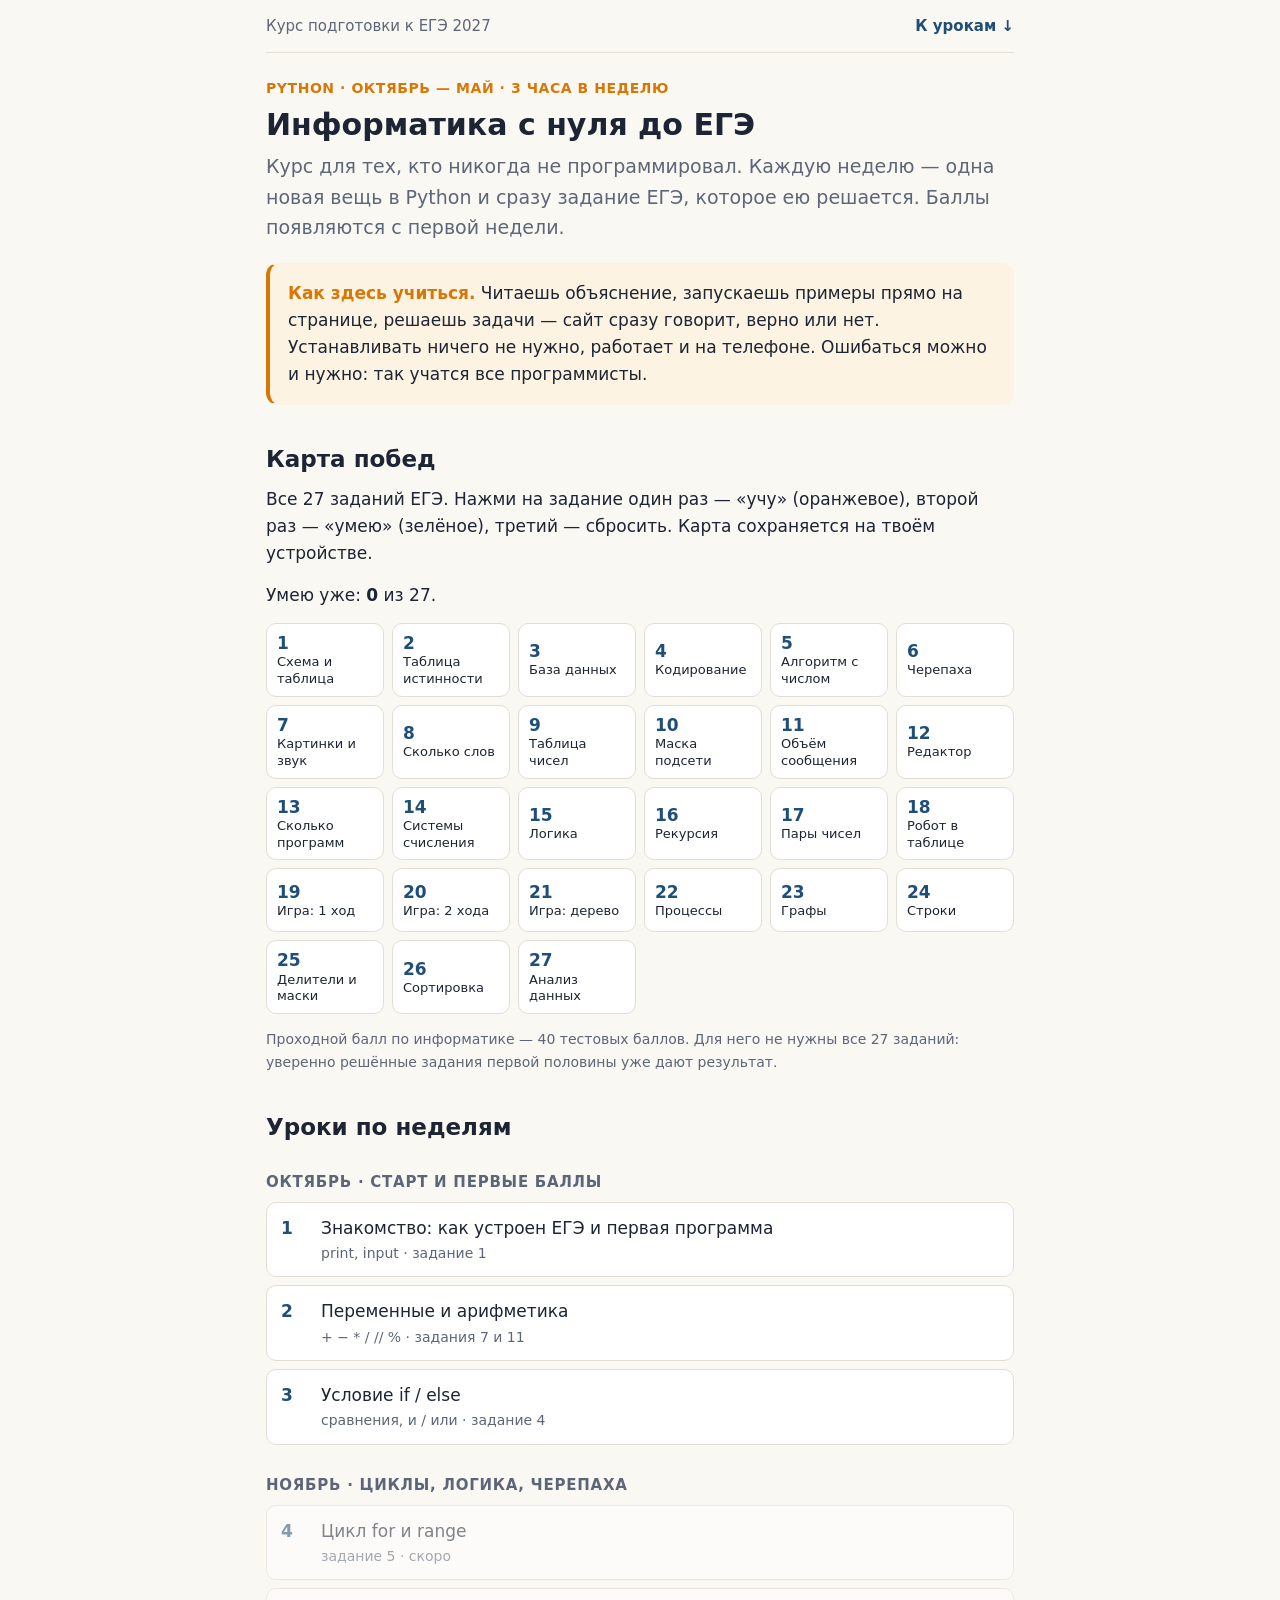
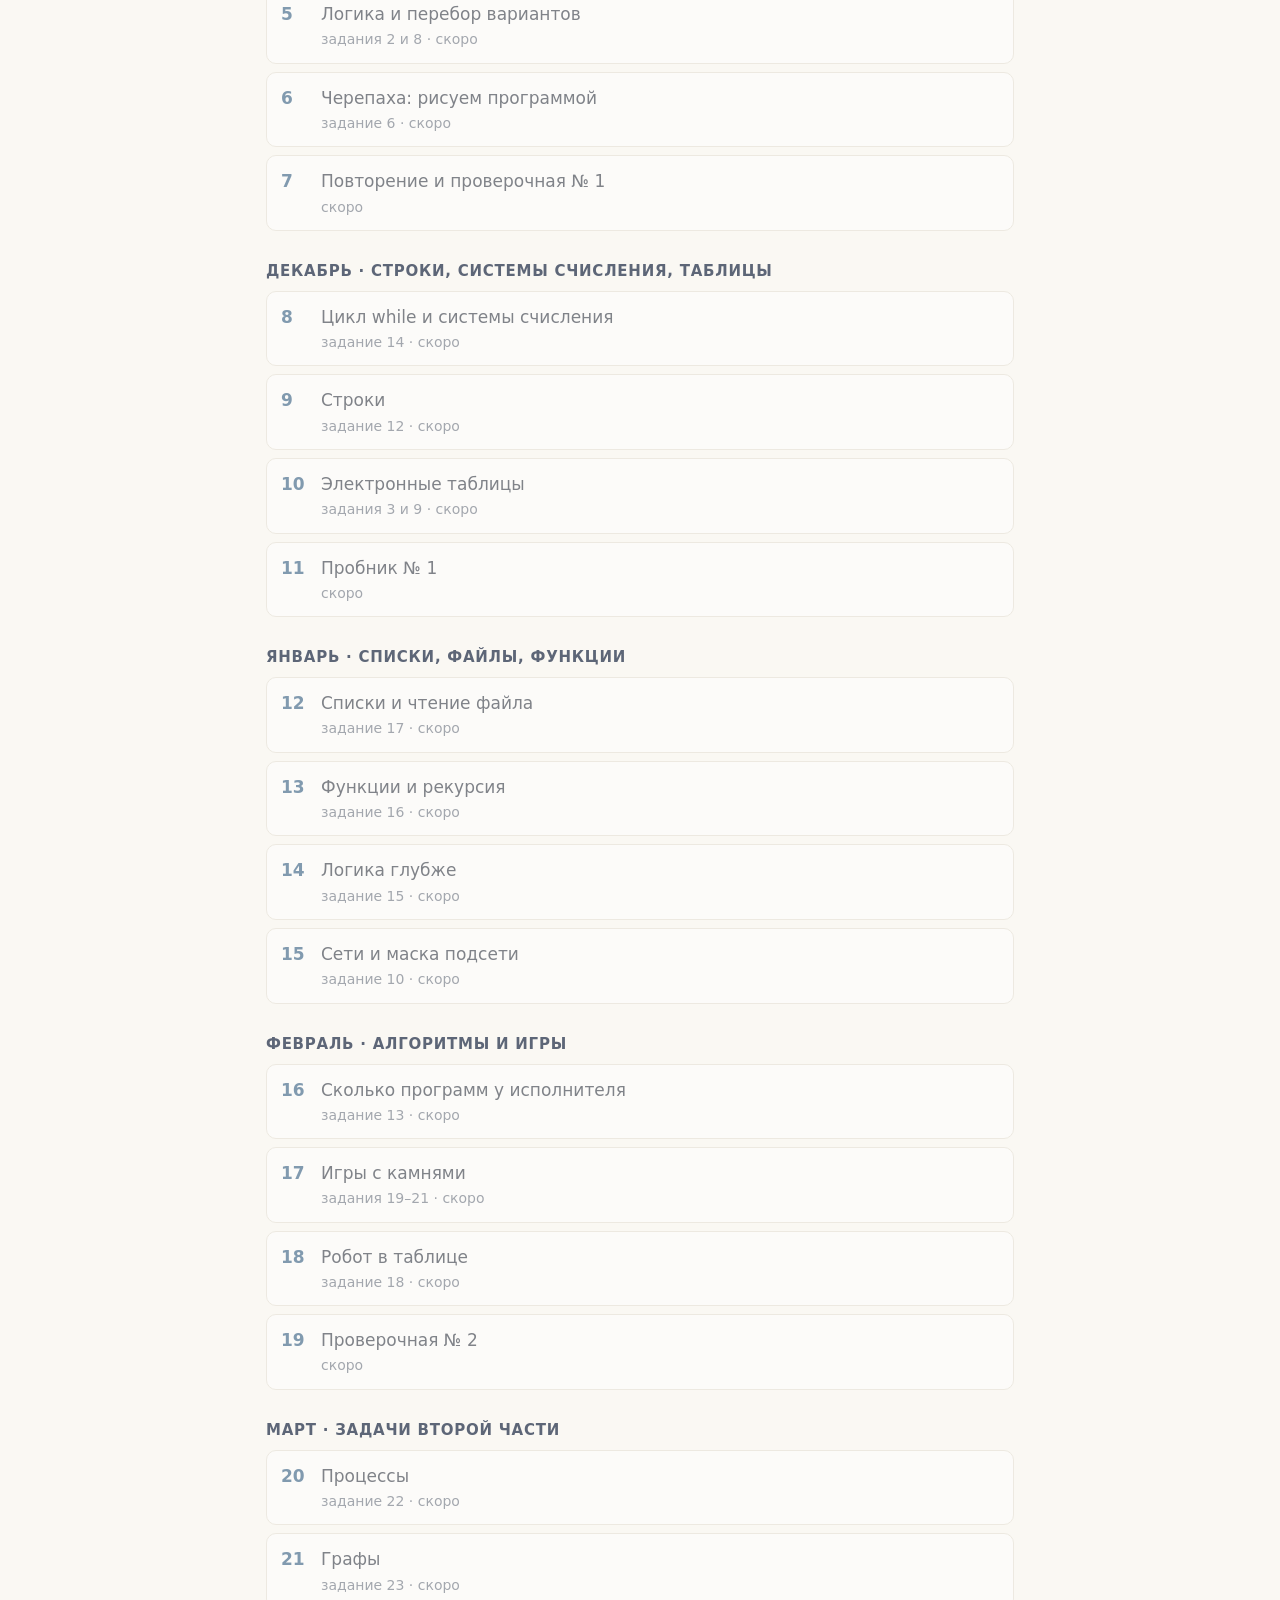
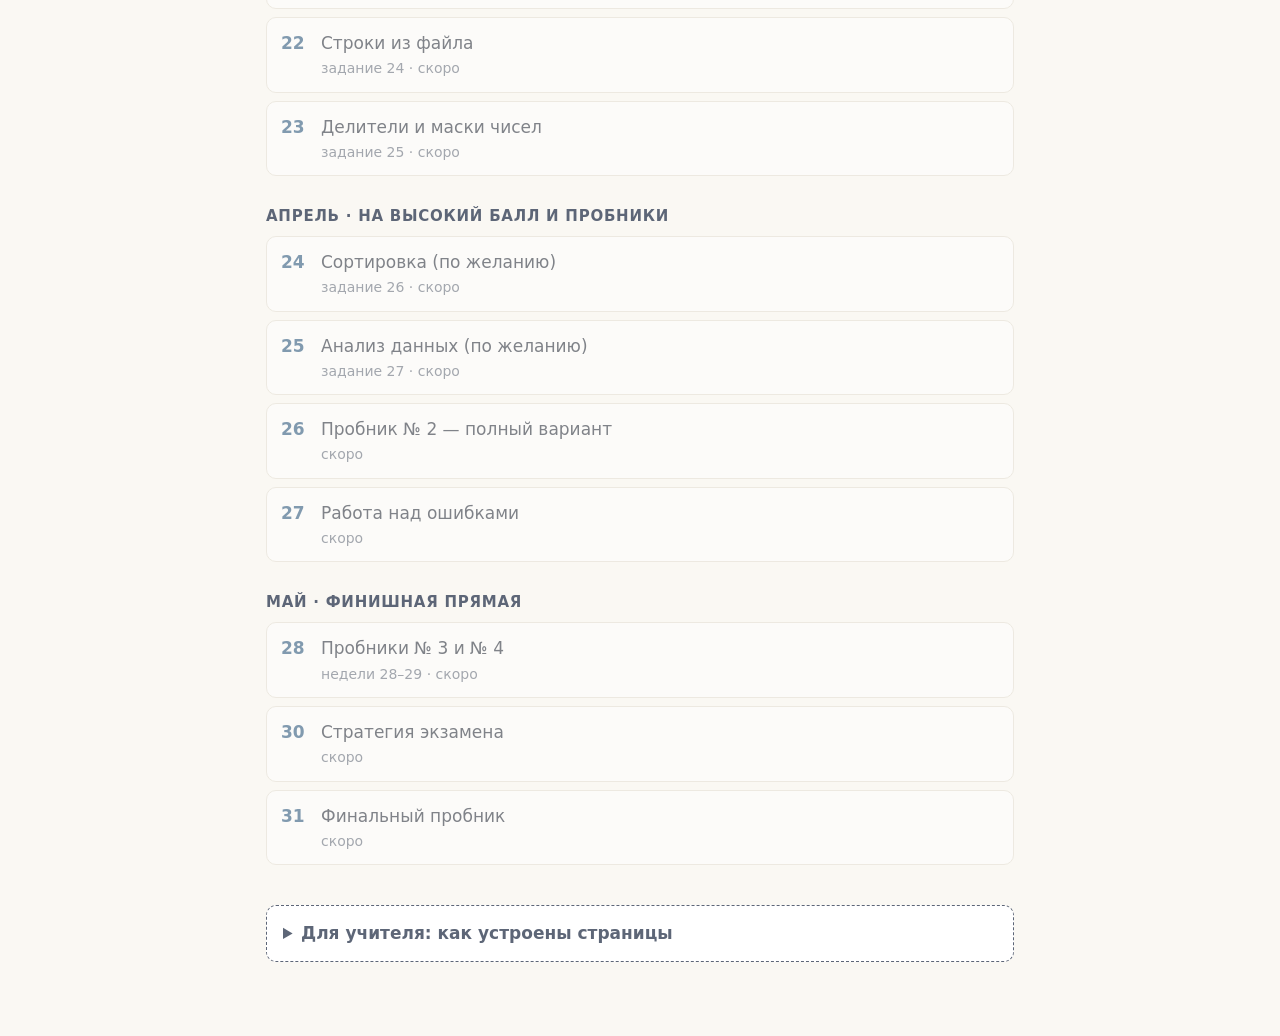
==== index.html @ 1b31abdb "Курс «Информатика с нуля до ЕГЭ»: главная и недели 1–3 Co-Authored-By: Claude Opus 5.5 <noreply@anth" ====
<!doctype html>
<html lang="ru">
<head>
<meta charset="utf-8">
<meta name="viewport" content="width=device-width, initial-scale=1">
<title>Информатика с нуля до ЕГЭ</title>
<meta name="description" content="Курс подготовки к ЕГЭ по информатике с нуля: Python, задания ЕГЭ, задачи с проверкой.">
<link rel="stylesheet" href="style.css">
<link rel="icon" href="data:image/svg+xml,%3Csvg xmlns=%22http://www.w3.org/2000/svg%22 viewBox=%220 0 100 100%22%3E%3Ctext y=%22.9em%22 font-size=%2290%22%3E🐍%3C/text%3E%3C/svg%3E">
</head>
<body>
<div class="wrap">

<div class="top"><span class="where">Курс подготовки к ЕГЭ 2027</span><a href="#weeks">К урокам ↓</a></div>

<div class="kicker">Python · октябрь — май · 3 часа в неделю</div>
<h1>Информатика с нуля до ЕГЭ</h1>
<p class="lead">Курс для тех, кто никогда не программировал. Каждую неделю — одна новая вещь в Python и сразу задание ЕГЭ, которое ею решается. Баллы появляются с первой недели.</p>

<div class="box why">
  <b>Как здесь учиться.</b> Читаешь объяснение, запускаешь примеры прямо на странице, решаешь задачи — сайт сразу говорит, верно или нет. Устанавливать ничего не нужно, работает и на телефоне. Ошибаться можно и нужно: так учатся все программисты.
</div>

<h2>Карта побед</h2>
<p>Все 27 заданий ЕГЭ. Нажми на задание один раз — «учу» (оранжевое), второй раз — «умею» (зелёное), третий — сбросить. Карта сохраняется на твоём устройстве.</p>
<p>Умею уже: <span class="score">0</span> из 27.</p>
<div class="map" data-tasks='[[1,"Схема и таблица"],[2,"Таблица истинности"],[3,"База данных"],[4,"Кодирование"],[5,"Алгоритм с числом"],[6,"Черепаха"],[7,"Картинки и звук"],[8,"Сколько слов"],[9,"Таблица чисел"],[10,"Маска подсети"],[11,"Объём сообщения"],[12,"Редактор"],[13,"Сколько программ"],[14,"Системы счисления"],[15,"Логика"],[16,"Рекурсия"],[17,"Пары чисел"],[18,"Робот в таблице"],[19,"Игра: 1 ход"],[20,"Игра: 2 хода"],[21,"Игра: дерево"],[22,"Процессы"],[23,"Графы"],[24,"Строки"],[25,"Делители и маски"],[26,"Сортировка"],[27,"Анализ данных"]]'></div>
<p class="legend">Проходной балл по информатике — 40 тестовых баллов. Для него не нужны все 27 заданий: уверенно решённые задания первой половины уже дают результат.</p>

<h2 id="weeks">Уроки по неделям</h2>

<div class="month"><h3>Октябрь · старт и первые баллы</h3>
<ul class="weeks">
  <li><a href="week-01.html"><span class="n">1</span><span>Знакомство: как устроен ЕГЭ и первая программа<small>print, input · задание 1</small></span></a></li>
  <li><a href="week-02.html"><span class="n">2</span><span>Переменные и арифметика<small>+ − * / // % · задания 7 и 11</small></span></a></li>
  <li><a href="week-03.html"><span class="n">3</span><span>Условие if / else<small>сравнения, и / или · задание 4</small></span></a></li>
</ul></div>

<div class="month"><h3>Ноябрь · циклы, логика, Черепаха</h3>
<ul class="weeks">
  <li><span class="soon"><span class="n">4</span><span>Цикл for и range<small>задание 5 · скоро</small></span></span></li>
  <li><span class="soon"><span class="n">5</span><span>Логика и перебор вариантов<small>задания 2 и 8 · скоро</small></span></span></li>
  <li><span class="soon"><span class="n">6</span><span>Черепаха: рисуем программой<small>задание 6 · скоро</small></span></span></li>
  <li><span class="soon"><span class="n">7</span><span>Повторение и проверочная № 1<small>скоро</small></span></span></li>
</ul></div>

<div class="month"><h3>Декабрь · строки, системы счисления, таблицы</h3>
<ul class="weeks">
  <li><span class="soon"><span class="n">8</span><span>Цикл while и системы счисления<small>задание 14 · скоро</small></span></span></li>
  <li><span class="soon"><span class="n">9</span><span>Строки<small>задание 12 · скоро</small></span></span></li>
  <li><span class="soon"><span class="n">10</span><span>Электронные таблицы<small>задания 3 и 9 · скоро</small></span></span></li>
  <li><span class="soon"><span class="n">11</span><span>Пробник № 1<small>скоро</small></span></span></li>
</ul></div>

<div class="month"><h3>Январь · списки, файлы, функции</h3>
<ul class="weeks">
  <li><span class="soon"><span class="n">12</span><span>Списки и чтение файла<small>задание 17 · скоро</small></span></span></li>
  <li><span class="soon"><span class="n">13</span><span>Функции и рекурсия<small>задание 16 · скоро</small></span></span></li>
  <li><span class="soon"><span class="n">14</span><span>Логика глубже<small>задание 15 · скоро</small></span></span></li>
  <li><span class="soon"><span class="n">15</span><span>Сети и маска подсети<small>задание 10 · скоро</small></span></span></li>
</ul></div>

<div class="month"><h3>Февраль · алгоритмы и игры</h3>
<ul class="weeks">
  <li><span class="soon"><span class="n">16</span><span>Сколько программ у исполнителя<small>задание 13 · скоро</small></span></span></li>
  <li><span class="soon"><span class="n">17</span><span>Игры с камнями<small>задания 19–21 · скоро</small></span></span></li>
  <li><span class="soon"><span class="n">18</span><span>Робот в таблице<small>задание 18 · скоро</small></span></span></li>
  <li><span class="soon"><span class="n">19</span><span>Проверочная № 2<small>скоро</small></span></span></li>
</ul></div>

<div class="month"><h3>Март · задачи второй части</h3>
<ul class="weeks">
  <li><span class="soon"><span class="n">20</span><span>Процессы<small>задание 22 · скоро</small></span></span></li>
  <li><span class="soon"><span class="n">21</span><span>Графы<small>задание 23 · скоро</small></span></span></li>
  <li><span class="soon"><span class="n">22</span><span>Строки из файла<small>задание 24 · скоро</small></span></span></li>
  <li><span class="soon"><span class="n">23</span><span>Делители и маски чисел<small>задание 25 · скоро</small></span></span></li>
</ul></div>

<div class="month"><h3>Апрель · на высокий балл и пробники</h3>
<ul class="weeks">
  <li><span class="soon"><span class="n">24</span><span>Сортировка (по желанию)<small>задание 26 · скоро</small></span></span></li>
  <li><span class="soon"><span class="n">25</span><span>Анализ данных (по желанию)<small>задание 27 · скоро</small></span></span></li>
  <li><span class="soon"><span class="n">26</span><span>Пробник № 2 — полный вариант<small>скоро</small></span></span></li>
  <li><span class="soon"><span class="n">27</span><span>Работа над ошибками<small>скоро</small></span></span></li>
</ul></div>

<div class="month"><h3>Май · финишная прямая</h3>
<ul class="weeks">
  <li><span class="soon"><span class="n">28</span><span>Пробники № 3 и № 4<small>недели 28–29 · скоро</small></span></span></li>
  <li><span class="soon"><span class="n">30</span><span>Стратегия экзамена<small>скоро</small></span></span></li>
  <li><span class="soon"><span class="n">31</span><span>Финальный пробник<small>скоро</small></span></span></li>
</ul></div>

<details class="teacher">
  <summary>Для учителя: как устроены страницы</summary>
  <p>Каждая неделя — одна страница на 3 занятия. Порядок на странице: зачем это нужно → объяснение → примеры, которые можно запустить → разбор по шагам → задачи с проверкой → задание ЕГЭ недели → домашнее задание.</p>
  <p>Задачи с кнопкой «Проверить» запускают программу ученика на нескольких скрытых примерах. Задачи с полем «Ответ» проверяют только число, как на экзамене.</p>
  <p>Код и решённые задачи сохраняются в браузере ученика. Если он откроет сайт на другом устройстве, там будет чисто.</p>
  <p>Python на сайте нужен для тренировки дома и с телефона. На уроках лучше работать в обычном Python на компьютере (IDLE или Thonny), чтобы к экзамену привыкнуть к настоящей среде.</p>
  <p>Курс сверен с проектом демоверсии ФИПИ 2027. Окончательная демоверсия ожидается в ноябре 2026 года.</p>
</details>

</div>
<script src="course.js"></script>
</body>
</html>
---- style.css ----
:root {
  --bg: #faf8f3;
  --card: #ffffff;
  --text: #1d2433;
  --muted: #5d6677;
  --line: #e3ded3;
  --accent: #1f4e79;
  --accent-soft: #e5eef7;
  --warm: #d97706;
  --warm-soft: #fdf3e2;
  --ok: #1e7f4f;
  --ok-soft: #e3f4ea;
  --bad: #b93a2c;
  --bad-soft: #fbe9e6;
  --code-bg: #f3f1ec;
  --radius: 12px;
}
@media (prefers-color-scheme: dark) {
  :root {
    --bg: #15181e;
    --card: #1d2129;
    --text: #e6e8ec;
    --muted: #a0a7b4;
    --line: #333946;
    --accent: #7fb2e5;
    --accent-soft: #1f2d3d;
    --warm: #f0a540;
    --warm-soft: #2e2618;
    --ok: #5cc28d;
    --ok-soft: #17301f;
    --bad: #f07d6e;
    --bad-soft: #3a1f1b;
    --code-bg: #12151a;
  }
}

* { box-sizing: border-box; }
html { -webkit-text-size-adjust: 100%; }
body {
  margin: 0;
  background: var(--bg);
  color: var(--text);
  font: 17px/1.6 system-ui, -apple-system, "Segoe UI", Roboto, Arial, sans-serif;
}
.wrap { max-width: 780px; margin: 0 auto; padding: 0 16px 64px; }

/* Шапка */
.top {
  display: flex; justify-content: space-between; align-items: center; gap: 12px;
  padding: 14px 0; border-bottom: 1px solid var(--line); margin-bottom: 24px; font-size: 15px;
}
.top a { color: var(--accent); text-decoration: none; font-weight: 600; }
.top .where { color: var(--muted); }

h1 { font-size: 30px; line-height: 1.2; margin: 8px 0 8px; }
h2 { font-size: 23px; margin: 40px 0 12px; line-height: 1.25; }
h3 { font-size: 19px; margin: 24px 0 8px; }
.lead { font-size: 19px; color: var(--muted); margin: 0 0 20px; }
.kicker { color: var(--warm); font-weight: 700; font-size: 14px; letter-spacing: .04em; text-transform: uppercase; }
a { color: var(--accent); }
p, ul, ol { margin: 0 0 14px; }
li { margin-bottom: 6px; }

/* Код */
code, pre, textarea.code {
  font-family: Consolas, "Cascadia Mono", "Courier New", monospace;
  font-size: 15px;
}
code { background: var(--code-bg); padding: 1px 5px; border-radius: 5px; }
pre {
  background: var(--code-bg); border: 1px solid var(--line); border-radius: 10px;
  padding: 12px 14px; overflow-x: auto; margin: 0 0 14px; line-height: 1.5;
}
pre code { background: none; padding: 0; }

/* Плашки */
.box {
  background: var(--card); border: 1px solid var(--line); border-radius: var(--radius);
  padding: 16px 18px; margin: 18px 0;
}
.why { background: var(--warm-soft); border-color: transparent; border-left: 4px solid var(--warm); }
.why b:first-child { color: var(--warm); }
.remember { background: var(--accent-soft); border-color: transparent; border-left: 4px solid var(--accent); }
.ege { border: 2px solid var(--accent); }
.ege > .tag {
  display: inline-block; background: var(--accent); color: var(--bg); font-weight: 700;
  font-size: 13px; padding: 2px 10px; border-radius: 20px; margin-bottom: 8px;
}

/* Таблицы */
.tbl { overflow-x: auto; margin: 0 0 14px; }
table { border-collapse: collapse; font-size: 15px; }
th, td { border: 1px solid var(--line); padding: 6px 10px; text-align: center; min-width: 38px; }
th { background: var(--accent-soft); }
td.x { background: var(--code-bg); }

/* Кнопки */
button {
  font: inherit; font-size: 15px; font-weight: 600; cursor: pointer;
  border: 0; border-radius: 9px; padding: 9px 16px;
  background: var(--accent); color: var(--bg);
}
button.ghost { background: transparent; color: var(--accent); border: 1.5px solid var(--accent); }
button:disabled { opacity: .55; cursor: default; }
button:focus-visible, input:focus-visible, textarea:focus-visible, summary:focus-visible {
  outline: 3px solid var(--warm); outline-offset: 2px;
}

/* Окно Python */
.py { background: var(--card); border: 1px solid var(--line); border-radius: var(--radius); margin: 16px 0; overflow: hidden; }
.py .task { padding: 14px 16px 4px; }
.py textarea.code {
  display: block; width: 100%; min-height: 110px; resize: vertical;
  border: 0; border-top: 1px solid var(--line); border-bottom: 1px solid var(--line);
  background: var(--code-bg); color: var(--text); padding: 12px 14px; line-height: 1.5; tab-size: 4;
}
.py .stdin-wrap { padding: 10px 16px 0; }
.py .stdin-wrap label { font-size: 14px; color: var(--muted); display: block; margin-bottom: 4px; }
.py textarea.stdin {
  width: 100%; min-height: 44px; resize: vertical; border: 1px solid var(--line); border-radius: 8px;
  background: var(--code-bg); color: var(--text); padding: 6px 10px; font-family: Consolas, monospace; font-size: 15px;
}
.py .bar { display: flex; flex-wrap: wrap; gap: 8px; padding: 12px 16px; align-items: center; }
.py .status { font-size: 14px; color: var(--muted); }
.py .out {
  margin: 0 16px 14px; white-space: pre-wrap; word-break: break-word; display: none;
  background: var(--code-bg); border-radius: 8px; padding: 10px 12px; font-family: Consolas, monospace; font-size: 15px;
}
.py .out.show { display: block; }
.py .out.err { background: var(--bad-soft); color: var(--bad); font-family: inherit; }
.py .out.good { background: var(--ok-soft); color: var(--ok); font-family: inherit; font-weight: 600; }
.py .out .label { font-family: inherit; font-size: 13px; color: var(--muted); display: block; margin-bottom: 4px; }

/* Проверка ответа */
.answer { background: var(--card); border: 1px solid var(--line); border-radius: var(--radius); padding: 14px 16px; margin: 14px 0; }
.answer .row { display: flex; gap: 8px; flex-wrap: wrap; margin-top: 8px; }
.answer input {
  font: inherit; width: 160px; padding: 8px 10px; border-radius: 8px;
  border: 1.5px solid var(--line); background: var(--bg); color: var(--text);
}
.verdict { font-weight: 600; margin-top: 8px; min-height: 1px; }
.verdict.ok { color: var(--ok); }
.verdict.no { color: var(--bad); }
.solved { border-color: var(--ok); }

/* Шаги */
.steps ol { padding-left: 22px; }
.steps li.hidden { display: none; }
.steps li { margin-bottom: 10px; }

/* Раскрывашки */
details { border-radius: 10px; margin: 10px 0; }
details > summary { cursor: pointer; font-weight: 600; color: var(--accent); padding: 4px 0; }
details.hint > div { padding: 6px 0 4px 14px; border-left: 3px solid var(--line); }
details.teacher {
  background: var(--card); border: 1px dashed var(--muted); padding: 10px 16px; margin-top: 40px;
}
details.teacher > summary { color: var(--muted); }

/* Копирование шаблона */
.tpl { position: relative; }
.tpl .copy { position: absolute; top: 8px; right: 8px; padding: 4px 10px; font-size: 13px; }

/* Главная: недели */
.month { margin-top: 28px; }
.month h3 { color: var(--muted); font-size: 15px; text-transform: uppercase; letter-spacing: .05em; margin-bottom: 8px; }
.weeks { list-style: none; padding: 0; margin: 0; display: grid; gap: 8px; }
.weeks li { margin: 0; }
.weeks a, .weeks .soon {
  display: flex; gap: 14px; align-items: baseline; padding: 12px 14px; border-radius: 10px;
  background: var(--card); border: 1px solid var(--line); text-decoration: none; color: var(--text);
}
.weeks a:hover { border-color: var(--accent); }
.weeks .n { font-weight: 700; color: var(--accent); min-width: 26px; }
.weeks .soon { opacity: .55; }
.weeks small { color: var(--muted); display: block; font-size: 14px; }

/* Карта побед */
.map { display: grid; grid-template-columns: repeat(auto-fill, minmax(118px, 1fr)); gap: 8px; margin: 14px 0; }
.map button {
  text-align: left; background: var(--card); color: var(--text); border: 1.5px solid var(--line);
  padding: 8px 10px; border-radius: 10px; font-weight: 400; font-size: 13px; line-height: 1.3; min-height: 64px;
}
.map button b { display: block; font-size: 17px; color: var(--accent); }
.map button.learn { border-color: var(--warm); background: var(--warm-soft); }
.map button.done { border-color: var(--ok); background: var(--ok-soft); }
.map button.done b::after { content: " ✓"; color: var(--ok); }
.legend { font-size: 14px; color: var(--muted); }
.score { font-weight: 700; }

/* Навигация внизу */
.pager { display: flex; justify-content: space-between; gap: 12px; margin-top: 40px; flex-wrap: wrap; }
.pager a {
  padding: 10px 14px; border-radius: 10px; border: 1px solid var(--line); background: var(--card);
  text-decoration: none; font-weight: 600;
}

svg.graph { max-width: 100%; height: auto; display: block; margin: 6px 0 12px; }
svg.graph line { stroke: var(--text); stroke-width: 2; }
svg.graph circle { fill: var(--card); stroke: var(--accent); stroke-width: 2.5; }
svg.graph text { fill: var(--text); font: 600 16px system-ui, sans-serif; text-anchor: middle; dominant-baseline: central; }

@media (max-width: 520px) {
  body { font-size: 16px; }
  h1 { font-size: 25px; }
  h2 { font-size: 21px; }
  .box, .answer { padding: 14px; }
}
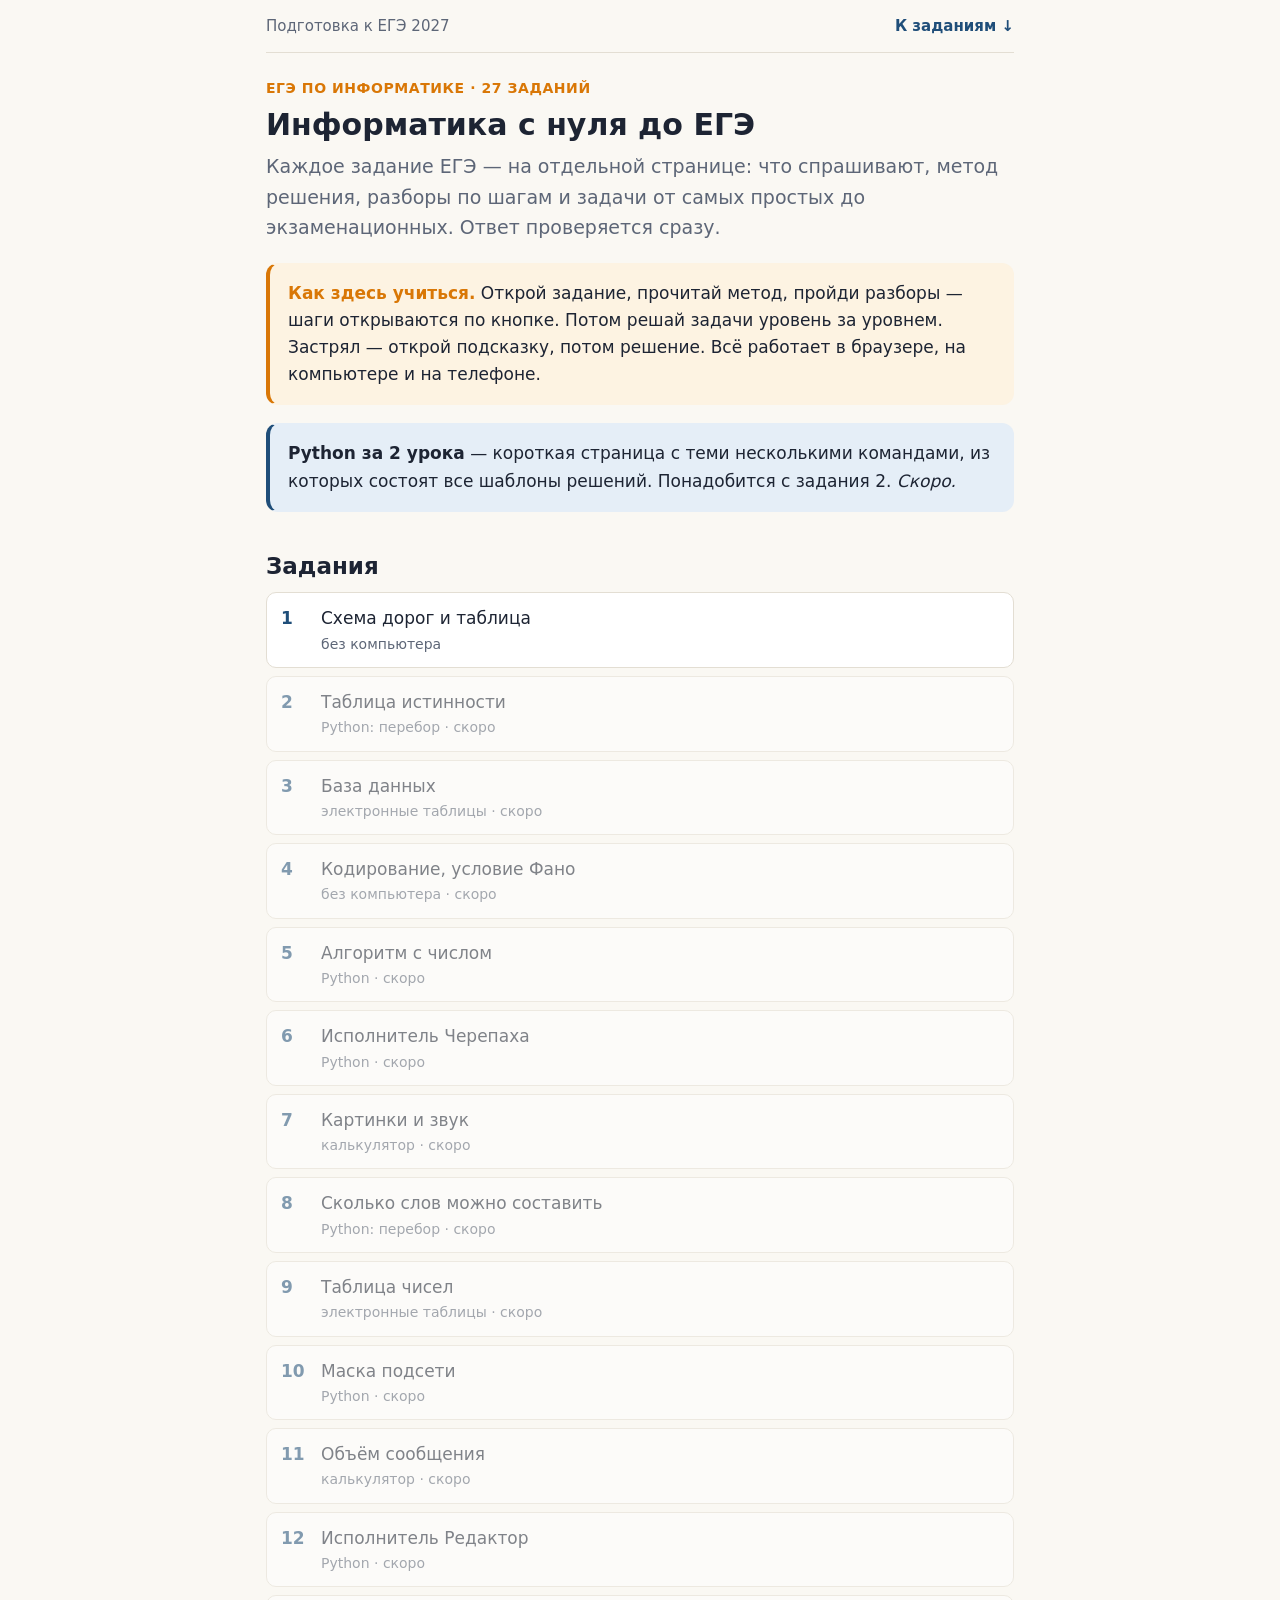
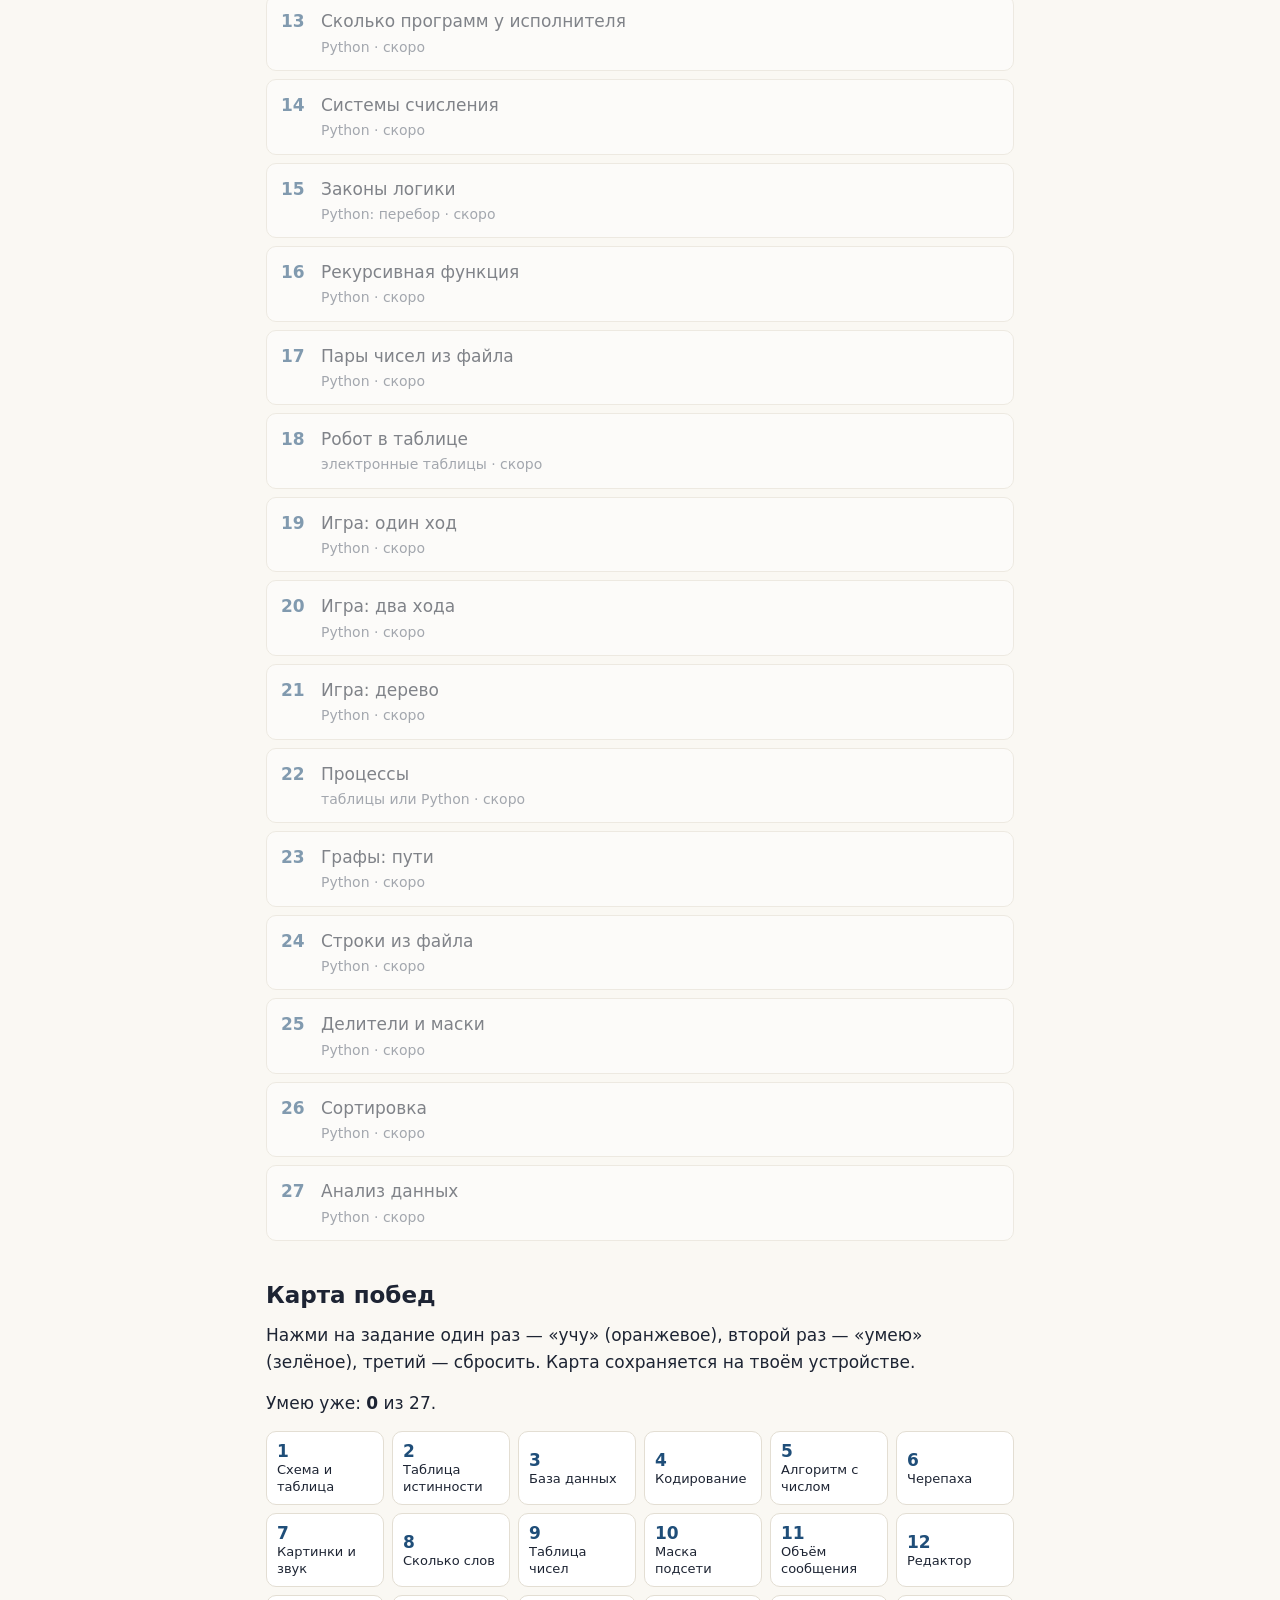
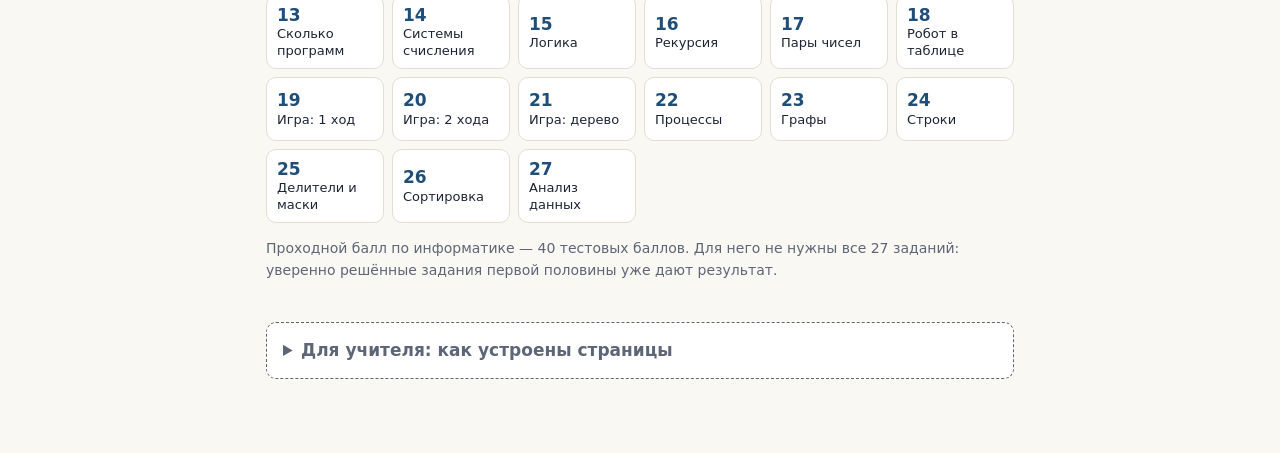
==== commit 3e945cb8: "Сайт по заданиям: главная со списком 27 заданий, страница задания 1 (5 уровней, 19 задач) Co-Authore" ====
--- a/index.html
+++ b/index.html
@@ -4,100 +4,69 @@
 <meta charset="utf-8">
 <meta name="viewport" content="width=device-width, initial-scale=1">
 <title>Информатика с нуля до ЕГЭ</title>
-<meta name="description" content="Курс подготовки к ЕГЭ по информатике с нуля: Python, задания ЕГЭ, задачи с проверкой.">
+<meta name="description" content="Все 27 заданий ЕГЭ по информатике: метод, разборы по шагам, задачи от простых к экзаменационным с проверкой ответа.">
 <link rel="stylesheet" href="style.css">
 <link rel="icon" href="data:image/svg+xml,%3Csvg xmlns=%22http://www.w3.org/2000/svg%22 viewBox=%220 0 100 100%22%3E%3Ctext y=%22.9em%22 font-size=%2290%22%3E🐍%3C/text%3E%3C/svg%3E">
 </head>
 <body>
 <div class="wrap">
 
-<div class="top"><span class="where">Курс подготовки к ЕГЭ 2027</span><a href="#weeks">К урокам ↓</a></div>
+<div class="top"><span class="where">Подготовка к ЕГЭ 2027</span><a href="#tasks">К заданиям ↓</a></div>
 
-<div class="kicker">Python · октябрь — май · 3 часа в неделю</div>
+<div class="kicker">ЕГЭ по информатике · 27 заданий</div>
 <h1>Информатика с нуля до ЕГЭ</h1>
-<p class="lead">Курс для тех, кто никогда не программировал. Каждую неделю — одна новая вещь в Python и сразу задание ЕГЭ, которое ею решается. Баллы появляются с первой недели.</p>
+<p class="lead">Каждое задание ЕГЭ — на отдельной странице: что спрашивают, метод решения, разборы по шагам и задачи от самых простых до экзаменационных. Ответ проверяется сразу.</p>
 
 <div class="box why">
-  <b>Как здесь учиться.</b> Читаешь объяснение, запускаешь примеры прямо на странице, решаешь задачи — сайт сразу говорит, верно или нет. Устанавливать ничего не нужно, работает и на телефоне. Ошибаться можно и нужно: так учатся все программисты.
+  <b>Как здесь учиться.</b> Открой задание, прочитай метод, пройди разборы — шаги открываются по кнопке. Потом решай задачи уровень за уровнем. Застрял — открой подсказку, потом решение. Всё работает в браузере, на компьютере и на телефоне.
 </div>
 
+<div class="box remember">
+  <b>Python за 2 урока</b> — короткая страница с теми несколькими командами, из которых состоят все шаблоны решений. Понадобится с задания 2. <i>Скоро.</i>
+</div>
+
+<h2 id="tasks">Задания</h2>
+<ul class="weeks">
+  <li><a href="task-01.html"><span class="n">1</span><span>Схема дорог и таблица<small>без компьютера</small></span></a></li>
+  <li><span class="soon"><span class="n">2</span><span>Таблица истинности<small>Python: перебор · скоро</small></span></span></li>
+  <li><span class="soon"><span class="n">3</span><span>База данных<small>электронные таблицы · скоро</small></span></span></li>
+  <li><span class="soon"><span class="n">4</span><span>Кодирование, условие Фано<small>без компьютера · скоро</small></span></span></li>
+  <li><span class="soon"><span class="n">5</span><span>Алгоритм с числом<small>Python · скоро</small></span></span></li>
+  <li><span class="soon"><span class="n">6</span><span>Исполнитель Черепаха<small>Python · скоро</small></span></span></li>
+  <li><span class="soon"><span class="n">7</span><span>Картинки и звук<small>калькулятор · скоро</small></span></span></li>
+  <li><span class="soon"><span class="n">8</span><span>Сколько слов можно составить<small>Python: перебор · скоро</small></span></span></li>
+  <li><span class="soon"><span class="n">9</span><span>Таблица чисел<small>электронные таблицы · скоро</small></span></span></li>
+  <li><span class="soon"><span class="n">10</span><span>Маска подсети<small>Python · скоро</small></span></span></li>
+  <li><span class="soon"><span class="n">11</span><span>Объём сообщения<small>калькулятор · скоро</small></span></span></li>
+  <li><span class="soon"><span class="n">12</span><span>Исполнитель Редактор<small>Python · скоро</small></span></span></li>
+  <li><span class="soon"><span class="n">13</span><span>Сколько программ у исполнителя<small>Python · скоро</small></span></span></li>
+  <li><span class="soon"><span class="n">14</span><span>Системы счисления<small>Python · скоро</small></span></span></li>
+  <li><span class="soon"><span class="n">15</span><span>Законы логики<small>Python: перебор · скоро</small></span></span></li>
+  <li><span class="soon"><span class="n">16</span><span>Рекурсивная функция<small>Python · скоро</small></span></span></li>
+  <li><span class="soon"><span class="n">17</span><span>Пары чисел из файла<small>Python · скоро</small></span></span></li>
+  <li><span class="soon"><span class="n">18</span><span>Робот в таблице<small>электронные таблицы · скоро</small></span></span></li>
+  <li><span class="soon"><span class="n">19</span><span>Игра: один ход<small>Python · скоро</small></span></span></li>
+  <li><span class="soon"><span class="n">20</span><span>Игра: два хода<small>Python · скоро</small></span></span></li>
+  <li><span class="soon"><span class="n">21</span><span>Игра: дерево<small>Python · скоро</small></span></span></li>
+  <li><span class="soon"><span class="n">22</span><span>Процессы<small>таблицы или Python · скоро</small></span></span></li>
+  <li><span class="soon"><span class="n">23</span><span>Графы: пути<small>Python · скоро</small></span></span></li>
+  <li><span class="soon"><span class="n">24</span><span>Строки из файла<small>Python · скоро</small></span></span></li>
+  <li><span class="soon"><span class="n">25</span><span>Делители и маски<small>Python · скоро</small></span></span></li>
+  <li><span class="soon"><span class="n">26</span><span>Сортировка<small>Python · скоро</small></span></span></li>
+  <li><span class="soon"><span class="n">27</span><span>Анализ данных<small>Python · скоро</small></span></span></li>
+</ul>
+
 <h2>Карта побед</h2>
-<p>Все 27 заданий ЕГЭ. Нажми на задание один раз — «учу» (оранжевое), второй раз — «умею» (зелёное), третий — сбросить. Карта сохраняется на твоём устройстве.</p>
+<p>Нажми на задание один раз — «учу» (оранжевое), второй раз — «умею» (зелёное), третий — сбросить. Карта сохраняется на твоём устройстве.</p>
 <p>Умею уже: <span class="score">0</span> из 27.</p>
 <div class="map" data-tasks='[[1,"Схема и таблица"],[2,"Таблица истинности"],[3,"База данных"],[4,"Кодирование"],[5,"Алгоритм с числом"],[6,"Черепаха"],[7,"Картинки и звук"],[8,"Сколько слов"],[9,"Таблица чисел"],[10,"Маска подсети"],[11,"Объём сообщения"],[12,"Редактор"],[13,"Сколько программ"],[14,"Системы счисления"],[15,"Логика"],[16,"Рекурсия"],[17,"Пары чисел"],[18,"Робот в таблице"],[19,"Игра: 1 ход"],[20,"Игра: 2 хода"],[21,"Игра: дерево"],[22,"Процессы"],[23,"Графы"],[24,"Строки"],[25,"Делители и маски"],[26,"Сортировка"],[27,"Анализ данных"]]'></div>
 <p class="legend">Проходной балл по информатике — 40 тестовых баллов. Для него не нужны все 27 заданий: уверенно решённые задания первой половины уже дают результат.</p>
 
-<h2 id="weeks">Уроки по неделям</h2>
-
-<div class="month"><h3>Октябрь · старт и первые баллы</h3>
-<ul class="weeks">
-  <li><a href="week-01.html"><span class="n">1</span><span>Знакомство: как устроен ЕГЭ и первая программа<small>print, input · задание 1</small></span></a></li>
-  <li><a href="week-02.html"><span class="n">2</span><span>Переменные и арифметика<small>+ − * / // % · задания 7 и 11</small></span></a></li>
-  <li><a href="week-03.html"><span class="n">3</span><span>Условие if / else<small>сравнения, и / или · задание 4</small></span></a></li>
-</ul></div>
-
-<div class="month"><h3>Ноябрь · циклы, логика, Черепаха</h3>
-<ul class="weeks">
-  <li><span class="soon"><span class="n">4</span><span>Цикл for и range<small>задание 5 · скоро</small></span></span></li>
-  <li><span class="soon"><span class="n">5</span><span>Логика и перебор вариантов<small>задания 2 и 8 · скоро</small></span></span></li>
-  <li><span class="soon"><span class="n">6</span><span>Черепаха: рисуем программой<small>задание 6 · скоро</small></span></span></li>
-  <li><span class="soon"><span class="n">7</span><span>Повторение и проверочная № 1<small>скоро</small></span></span></li>
-</ul></div>
-
-<div class="month"><h3>Декабрь · строки, системы счисления, таблицы</h3>
-<ul class="weeks">
-  <li><span class="soon"><span class="n">8</span><span>Цикл while и системы счисления<small>задание 14 · скоро</small></span></span></li>
-  <li><span class="soon"><span class="n">9</span><span>Строки<small>задание 12 · скоро</small></span></span></li>
-  <li><span class="soon"><span class="n">10</span><span>Электронные таблицы<small>задания 3 и 9 · скоро</small></span></span></li>
-  <li><span class="soon"><span class="n">11</span><span>Пробник № 1<small>скоро</small></span></span></li>
-</ul></div>
-
-<div class="month"><h3>Январь · списки, файлы, функции</h3>
-<ul class="weeks">
-  <li><span class="soon"><span class="n">12</span><span>Списки и чтение файла<small>задание 17 · скоро</small></span></span></li>
-  <li><span class="soon"><span class="n">13</span><span>Функции и рекурсия<small>задание 16 · скоро</small></span></span></li>
-  <li><span class="soon"><span class="n">14</span><span>Логика глубже<small>задание 15 · скоро</small></span></span></li>
-  <li><span class="soon"><span class="n">15</span><span>Сети и маска подсети<small>задание 10 · скоро</small></span></span></li>
-</ul></div>
-
-<div class="month"><h3>Февраль · алгоритмы и игры</h3>
-<ul class="weeks">
-  <li><span class="soon"><span class="n">16</span><span>Сколько программ у исполнителя<small>задание 13 · скоро</small></span></span></li>
-  <li><span class="soon"><span class="n">17</span><span>Игры с камнями<small>задания 19–21 · скоро</small></span></span></li>
-  <li><span class="soon"><span class="n">18</span><span>Робот в таблице<small>задание 18 · скоро</small></span></span></li>
-  <li><span class="soon"><span class="n">19</span><span>Проверочная № 2<small>скоро</small></span></span></li>
-</ul></div>
-
-<div class="month"><h3>Март · задачи второй части</h3>
-<ul class="weeks">
-  <li><span class="soon"><span class="n">20</span><span>Процессы<small>задание 22 · скоро</small></span></span></li>
-  <li><span class="soon"><span class="n">21</span><span>Графы<small>задание 23 · скоро</small></span></span></li>
-  <li><span class="soon"><span class="n">22</span><span>Строки из файла<small>задание 24 · скоро</small></span></span></li>
-  <li><span class="soon"><span class="n">23</span><span>Делители и маски чисел<small>задание 25 · скоро</small></span></span></li>
-</ul></div>
-
-<div class="month"><h3>Апрель · на высокий балл и пробники</h3>
-<ul class="weeks">
-  <li><span class="soon"><span class="n">24</span><span>Сортировка (по желанию)<small>задание 26 · скоро</small></span></span></li>
-  <li><span class="soon"><span class="n">25</span><span>Анализ данных (по желанию)<small>задание 27 · скоро</small></span></span></li>
-  <li><span class="soon"><span class="n">26</span><span>Пробник № 2 — полный вариант<small>скоро</small></span></span></li>
-  <li><span class="soon"><span class="n">27</span><span>Работа над ошибками<small>скоро</small></span></span></li>
-</ul></div>
-
-<div class="month"><h3>Май · финишная прямая</h3>
-<ul class="weeks">
-  <li><span class="soon"><span class="n">28</span><span>Пробники № 3 и № 4<small>недели 28–29 · скоро</small></span></span></li>
-  <li><span class="soon"><span class="n">30</span><span>Стратегия экзамена<small>скоро</small></span></span></li>
-  <li><span class="soon"><span class="n">31</span><span>Финальный пробник<small>скоро</small></span></span></li>
-</ul></div>
-
 <details class="teacher">
   <summary>Для учителя: как устроены страницы</summary>
-  <p>Каждая неделя — одна страница на 3 занятия. Порядок на странице: зачем это нужно → объяснение → примеры, которые можно запустить → разбор по шагам → задачи с проверкой → задание ЕГЭ недели → домашнее задание.</p>
-  <p>Задачи с кнопкой «Проверить» запускают программу ученика на нескольких скрытых примерах. Задачи с полем «Ответ» проверяют только число, как на экзамене.</p>
-  <p>Код и решённые задачи сохраняются в браузере ученика. Если он откроет сайт на другом устройстве, там будет чисто.</p>
-  <p>Python на сайте нужен для тренировки дома и с телефона. На уроках лучше работать в обычном Python на компьютере (IDLE или Thonny), чтобы к экзамену привыкнуть к настоящей среде.</p>
-  <p>Курс сверен с проектом демоверсии ФИПИ 2027. Окончательная демоверсия ожидается в ноябре 2026 года.</p>
+  <p>Страница задания: как оно выглядит на ЕГЭ → нужные слова → метод → уровни от простого к сложному (на каждом разбор по шагам и задачи) → «Как на ЕГЭ» → ловушки → блок «Для учителя».</p>
+  <p>Все задачи составлены для курса и проверены программой. У каждой есть подсказка и краткое решение. Решённые задачи сохраняются в браузере ученика.</p>
+  <p>Курс сверен с проектом демоверсии ФИПИ 2027 года. Окончательная демоверсия ожидается в ноябре 2026 года; в 2027 году изменились задания 10, 13, 23 и формат ответа в 27.</p>
 </details>
 
 </div>
--- a/style.css
+++ b/style.css
@@ -205,4 +205,6 @@
   h1 { font-size: 25px; }
   h2 { font-size: 21px; }
   .box, .answer { padding: 14px; }
-}
+  table { font-size: 13.5px; }
+  th, td { padding: 5px 2px; min-width: 0; width: 34px; }
+}
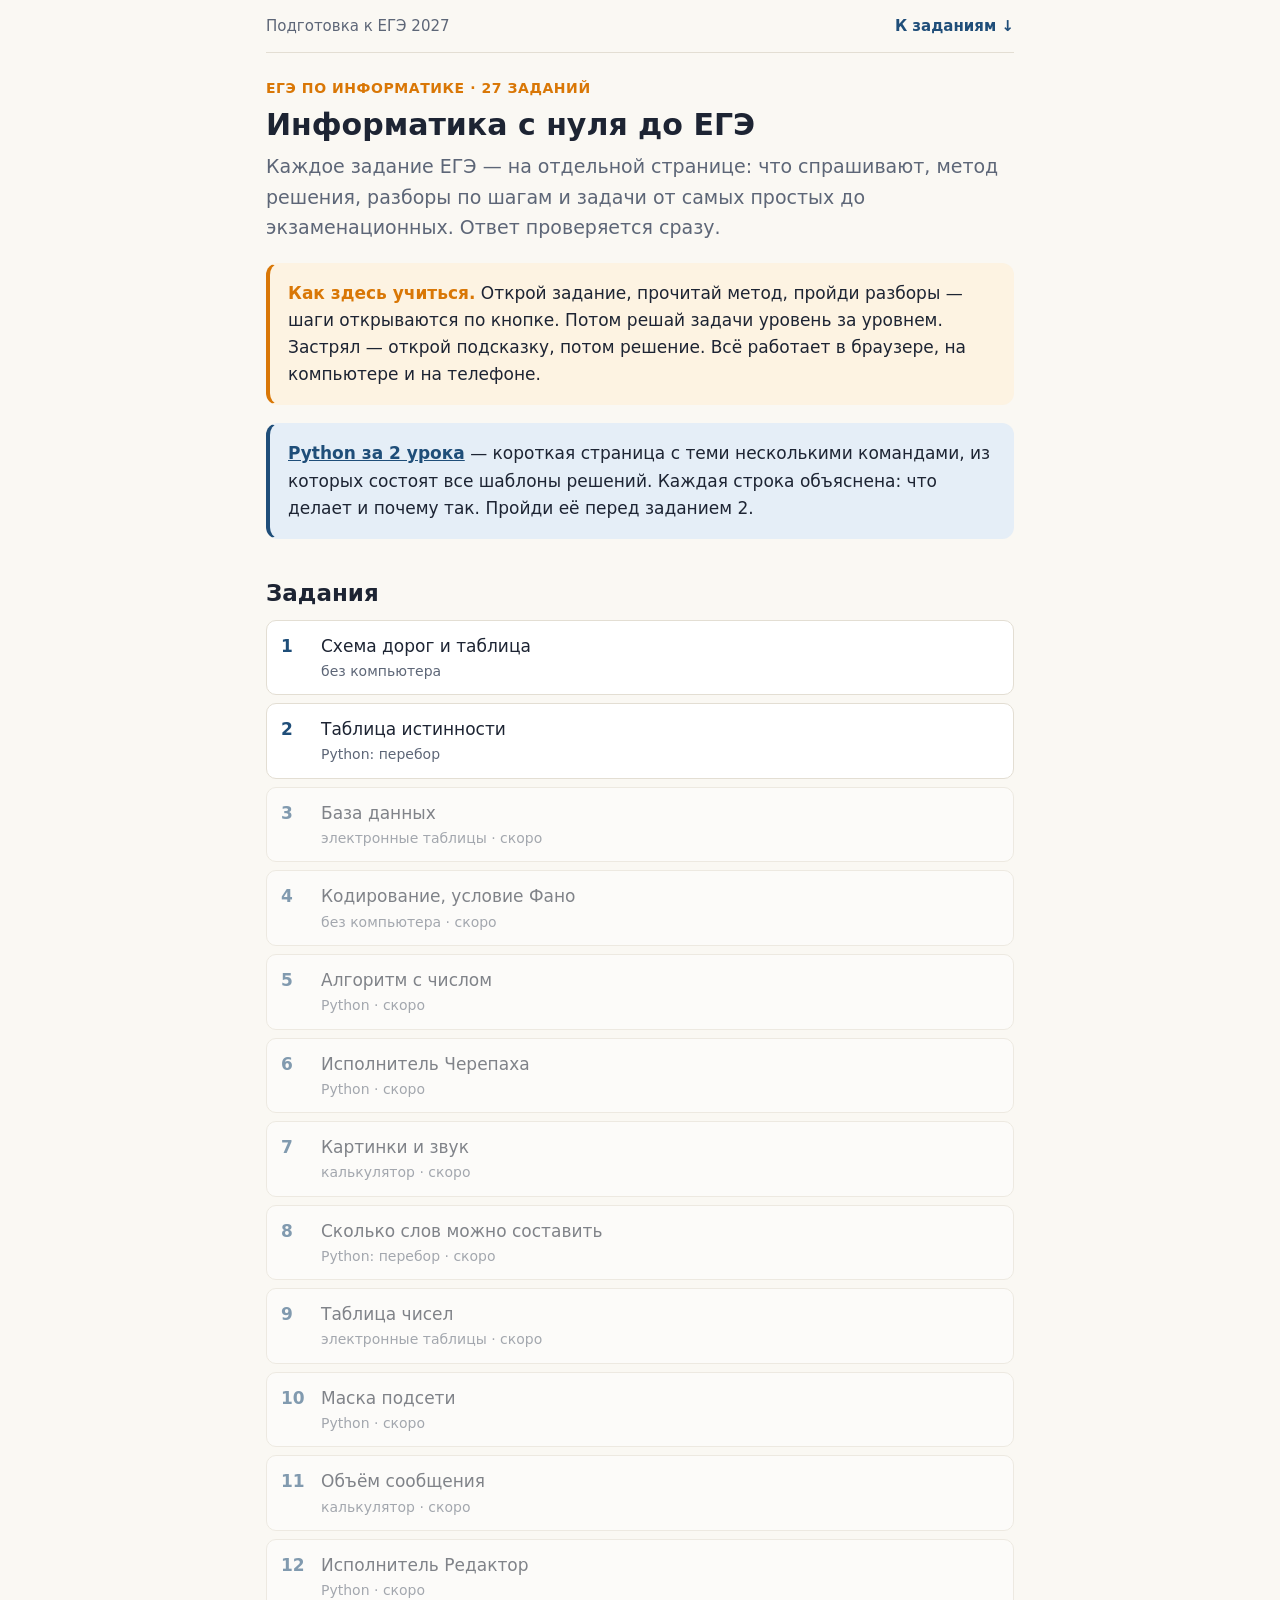
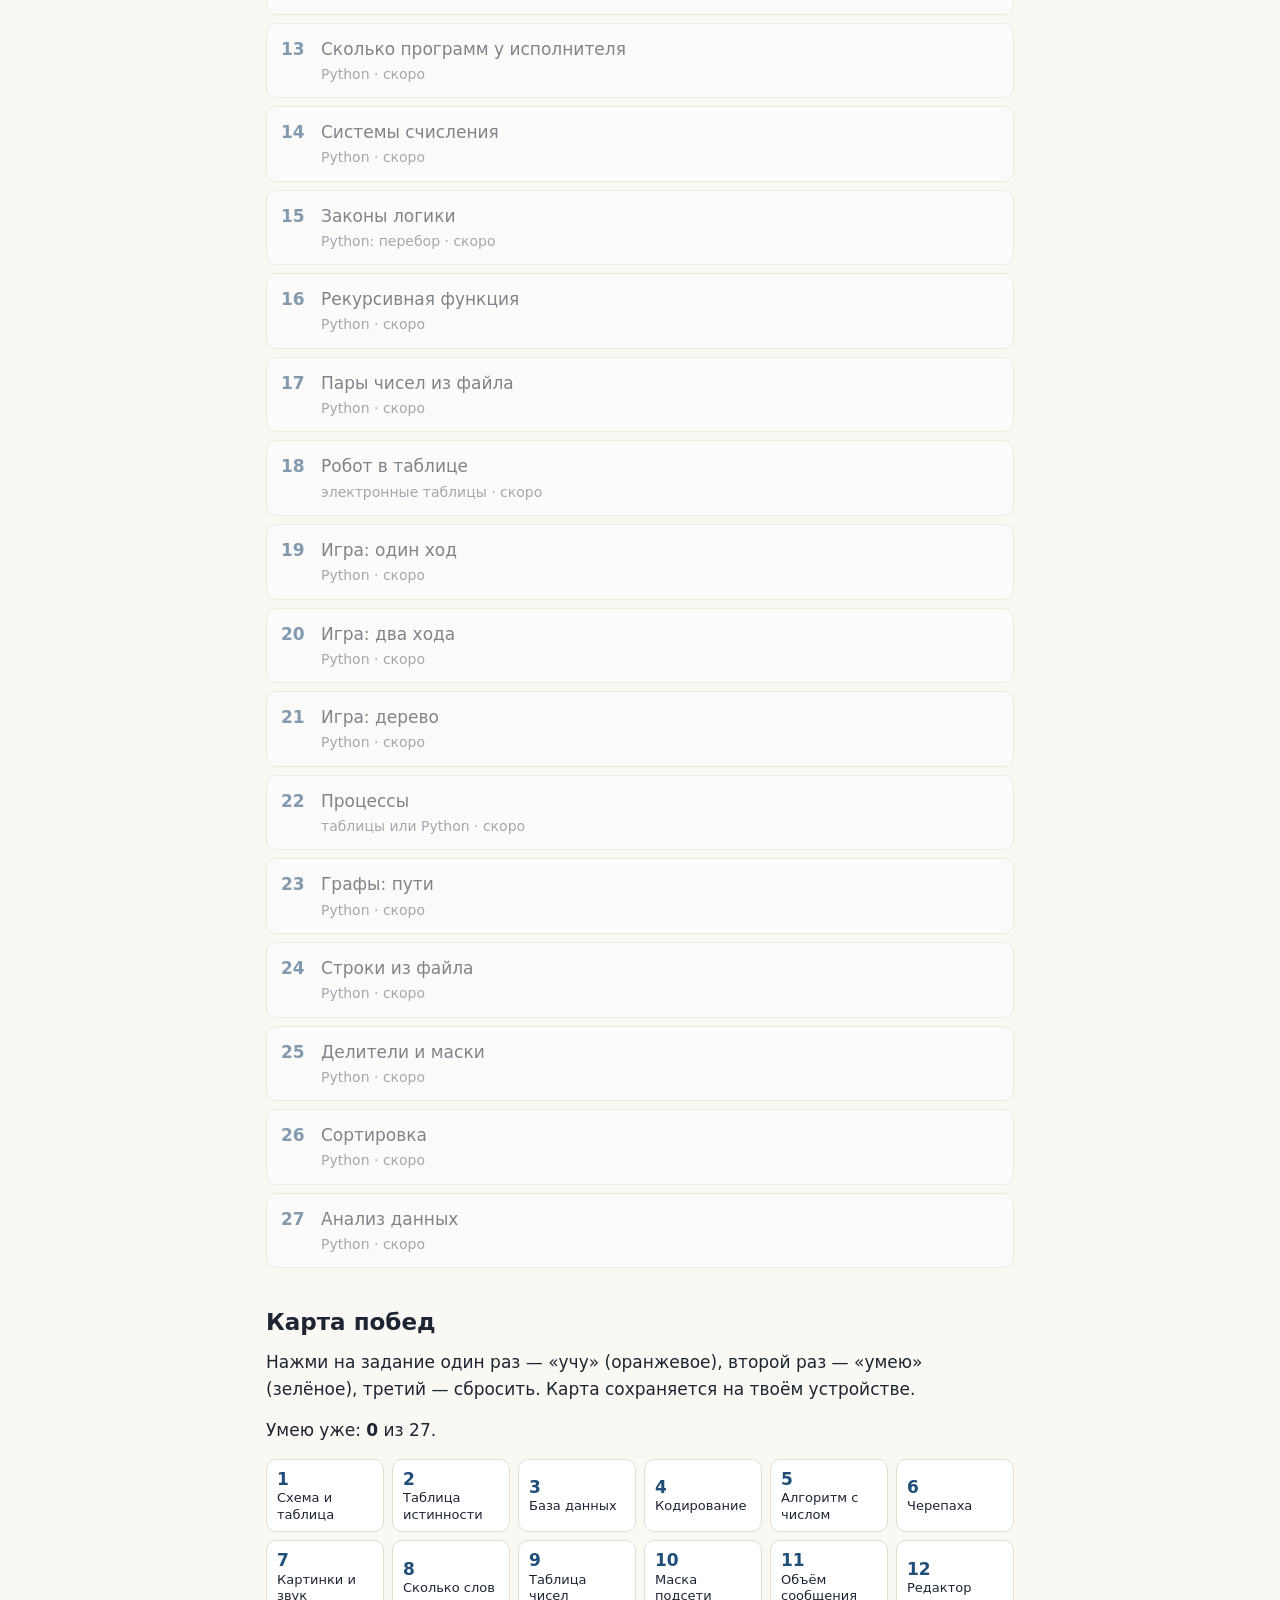
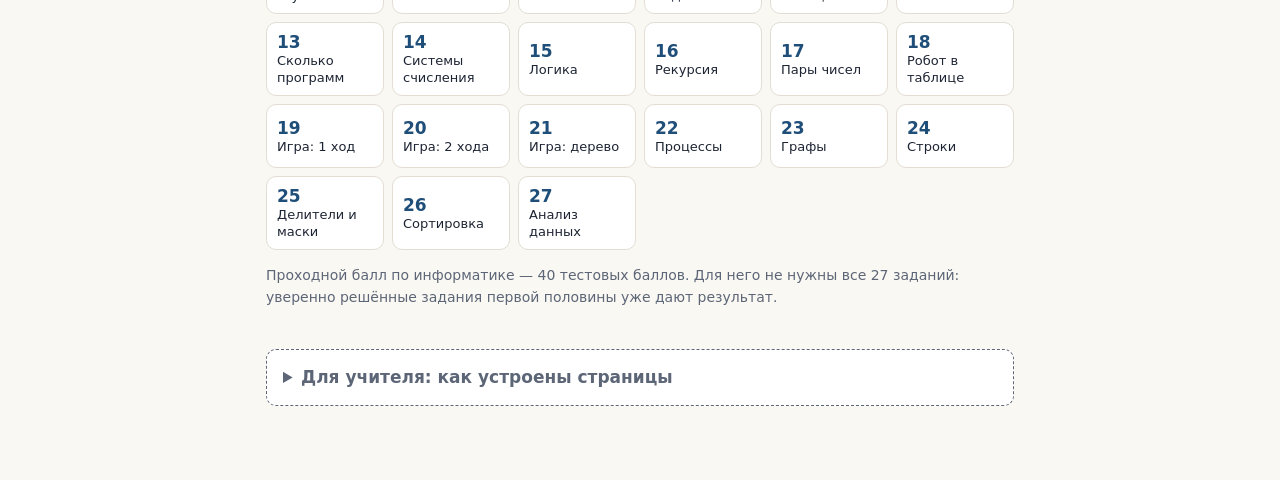
==== commit 89c1f81e: "Python за 2 урока и задание 2 с разбором каждой строки шаблона Co-Authored-By: Claude Opus 5.5 <nore" ====
--- a/index.html
+++ b/index.html
@@ -22,13 +22,13 @@
 </div>
 
 <div class="box remember">
-  <b>Python за 2 урока</b> — короткая страница с теми несколькими командами, из которых состоят все шаблоны решений. Понадобится с задания 2. <i>Скоро.</i>
+  <b><a href="python.html">Python за 2 урока</a></b> — короткая страница с теми несколькими командами, из которых состоят все шаблоны решений. Каждая строка объяснена: что делает и почему так. Пройди её перед заданием 2.
 </div>
 
 <h2 id="tasks">Задания</h2>
 <ul class="weeks">
   <li><a href="task-01.html"><span class="n">1</span><span>Схема дорог и таблица<small>без компьютера</small></span></a></li>
-  <li><span class="soon"><span class="n">2</span><span>Таблица истинности<small>Python: перебор · скоро</small></span></span></li>
+  <li><a href="task-02.html"><span class="n">2</span><span>Таблица истинности<small>Python: перебор</small></span></a></li>
   <li><span class="soon"><span class="n">3</span><span>База данных<small>электронные таблицы · скоро</small></span></span></li>
   <li><span class="soon"><span class="n">4</span><span>Кодирование, условие Фано<small>без компьютера · скоро</small></span></span></li>
   <li><span class="soon"><span class="n">5</span><span>Алгоритм с числом<small>Python · скоро</small></span></span></li>
--- a/style.css
+++ b/style.css
@@ -158,7 +158,7 @@
 details.teacher > summary { color: var(--muted); }
 
 /* Копирование шаблона */
-.tpl { position: relative; }
+.tpl { position: relative; padding-top: 44px; }
 .tpl .copy { position: absolute; top: 8px; right: 8px; padding: 4px 10px; font-size: 13px; }
 
 /* Главная: недели */
@@ -208,3 +208,24 @@
   table { font-size: 13.5px; }
   th, td { padding: 5px 2px; min-width: 0; width: 34px; }
 }
+
+/* Код с номерами строк и объяснение каждой строки */
+pre.num code { counter-reset: ln; }
+pre.num .cl::before {
+  counter-increment: ln; content: counter(ln); display: inline-block; width: 1.6em;
+  margin-right: .9em; text-align: right; color: var(--muted); user-select: none;
+}
+.lines { list-style: none; padding: 0; margin: 10px 0 18px; }
+.lines li { background: var(--card); border: 1px solid var(--line); border-radius: 10px; padding: 12px 14px; margin: 10px 0; }
+.lines .ln {
+  display: inline-block; background: var(--accent); color: var(--bg); border-radius: 6px;
+  padding: 0 8px; font-weight: 700; font-size: 13px; margin-right: 8px; vertical-align: 1px;
+}
+.lines li > code { font-size: 14.5px; }
+.lines p { margin: 6px 0 0; }
+.lines .w { font-weight: 700; }
+.lines .w1 { color: var(--accent); }
+.lines .w2 { color: var(--warm); }
+.lines .w3 { color: var(--ok); }
+.expr { font-family: "Cambria Math", "Segoe UI Symbol", "Segoe UI", serif; font-size: 1.08em; font-weight: 600; }
+table.tt th, table.tt td { min-width: 40px; }
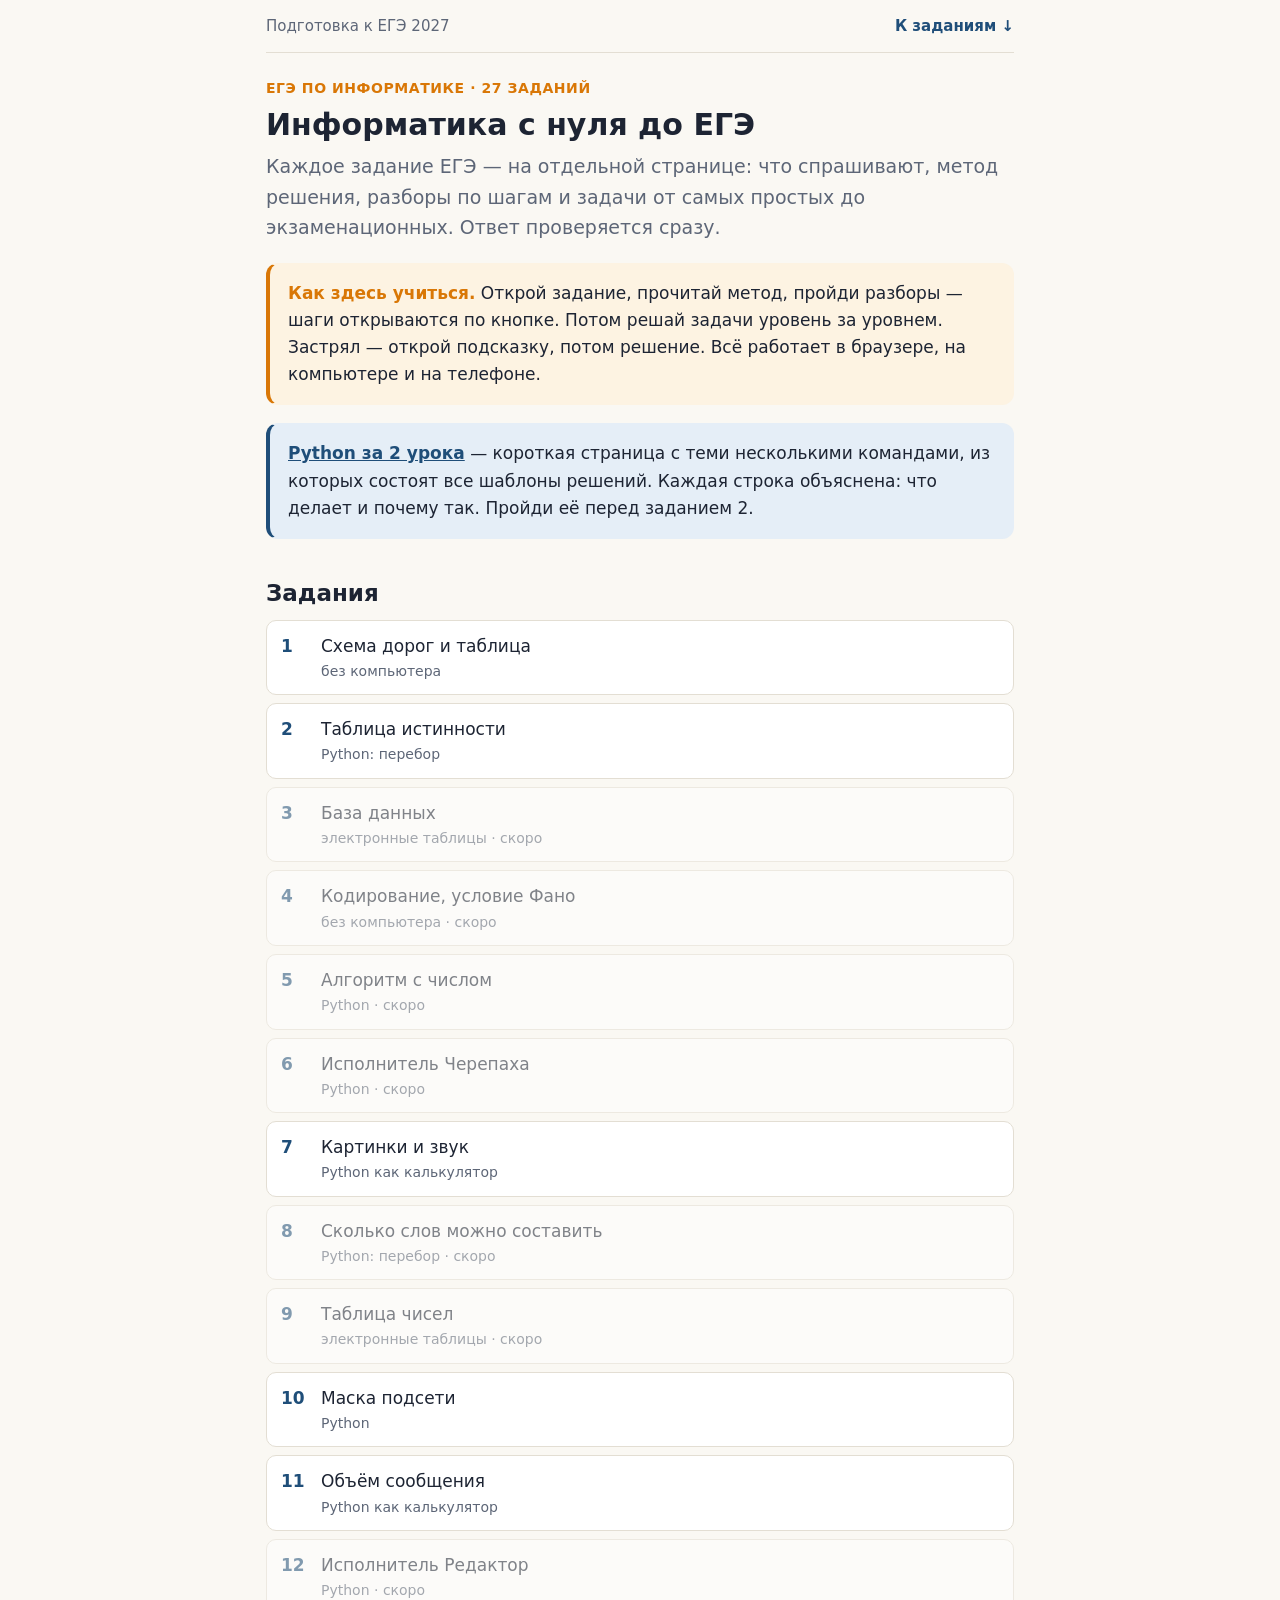
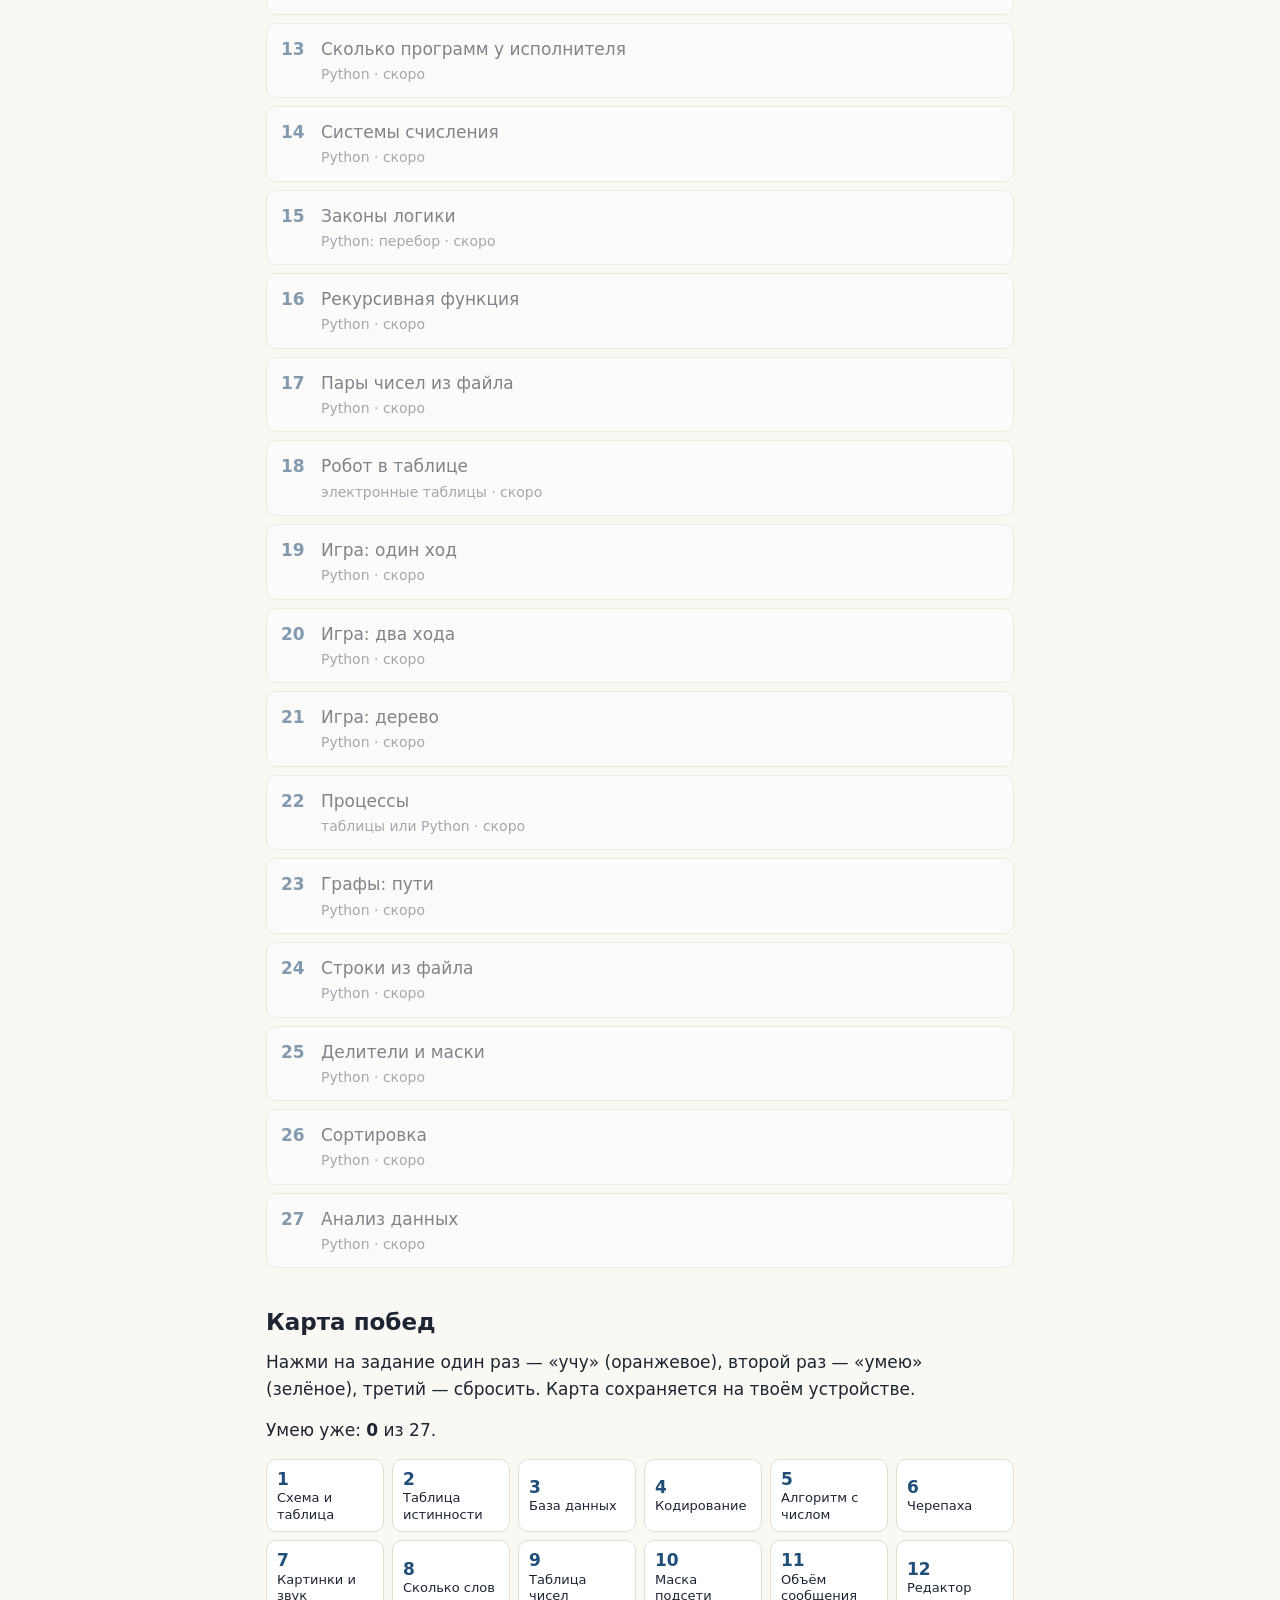
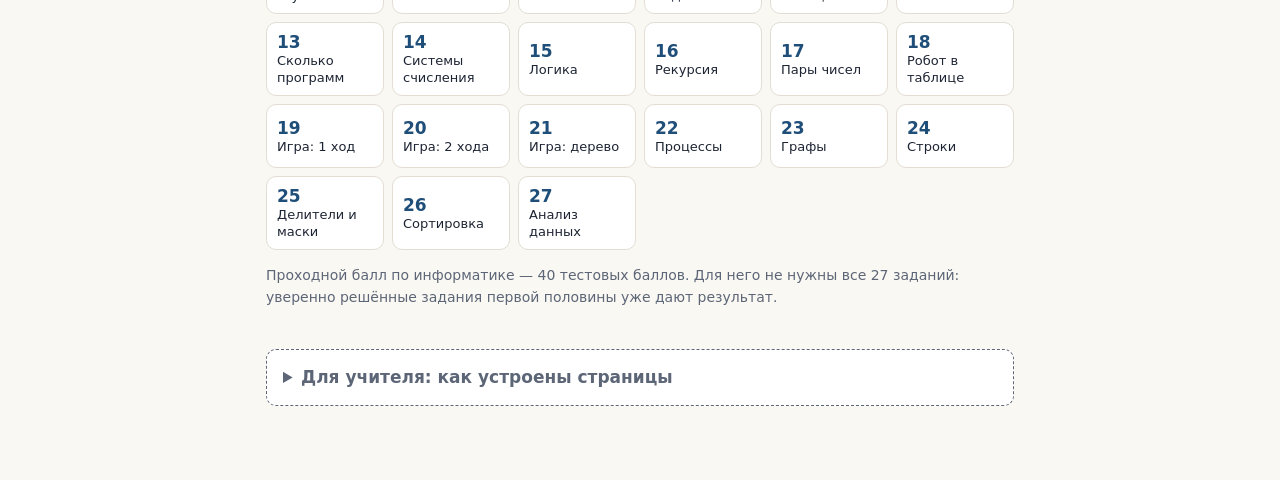
==== commit 5e4ff513: "Задания 7, 10, 11 с разбором шаблонов; Python: break, округления, split Co-Authored-By: Claude Opus " ====
--- a/index.html
+++ b/index.html
@@ -33,11 +33,11 @@
   <li><span class="soon"><span class="n">4</span><span>Кодирование, условие Фано<small>без компьютера · скоро</small></span></span></li>
   <li><span class="soon"><span class="n">5</span><span>Алгоритм с числом<small>Python · скоро</small></span></span></li>
   <li><span class="soon"><span class="n">6</span><span>Исполнитель Черепаха<small>Python · скоро</small></span></span></li>
-  <li><span class="soon"><span class="n">7</span><span>Картинки и звук<small>калькулятор · скоро</small></span></span></li>
+  <li><a href="task-07.html"><span class="n">7</span><span>Картинки и звук<small>Python как калькулятор</small></span></a></li>
   <li><span class="soon"><span class="n">8</span><span>Сколько слов можно составить<small>Python: перебор · скоро</small></span></span></li>
   <li><span class="soon"><span class="n">9</span><span>Таблица чисел<small>электронные таблицы · скоро</small></span></span></li>
-  <li><span class="soon"><span class="n">10</span><span>Маска подсети<small>Python · скоро</small></span></span></li>
-  <li><span class="soon"><span class="n">11</span><span>Объём сообщения<small>калькулятор · скоро</small></span></span></li>
+  <li><a href="task-10.html"><span class="n">10</span><span>Маска подсети<small>Python</small></span></a></li>
+  <li><a href="task-11.html"><span class="n">11</span><span>Объём сообщения<small>Python как калькулятор</small></span></a></li>
   <li><span class="soon"><span class="n">12</span><span>Исполнитель Редактор<small>Python · скоро</small></span></span></li>
   <li><span class="soon"><span class="n">13</span><span>Сколько программ у исполнителя<small>Python · скоро</small></span></span></li>
   <li><span class="soon"><span class="n">14</span><span>Системы счисления<small>Python · скоро</small></span></span></li>
--- a/style.css
+++ b/style.css
@@ -229,3 +229,5 @@
 .lines .w3 { color: var(--ok); }
 .expr { font-family: "Cambria Math", "Segoe UI Symbol", "Segoe UI", serif; font-size: 1.08em; font-weight: 600; }
 table.tt th, table.tt td { min-width: 40px; }
+.lines li > code, .answer code { overflow-wrap: anywhere; }
+td code { white-space: nowrap; }
